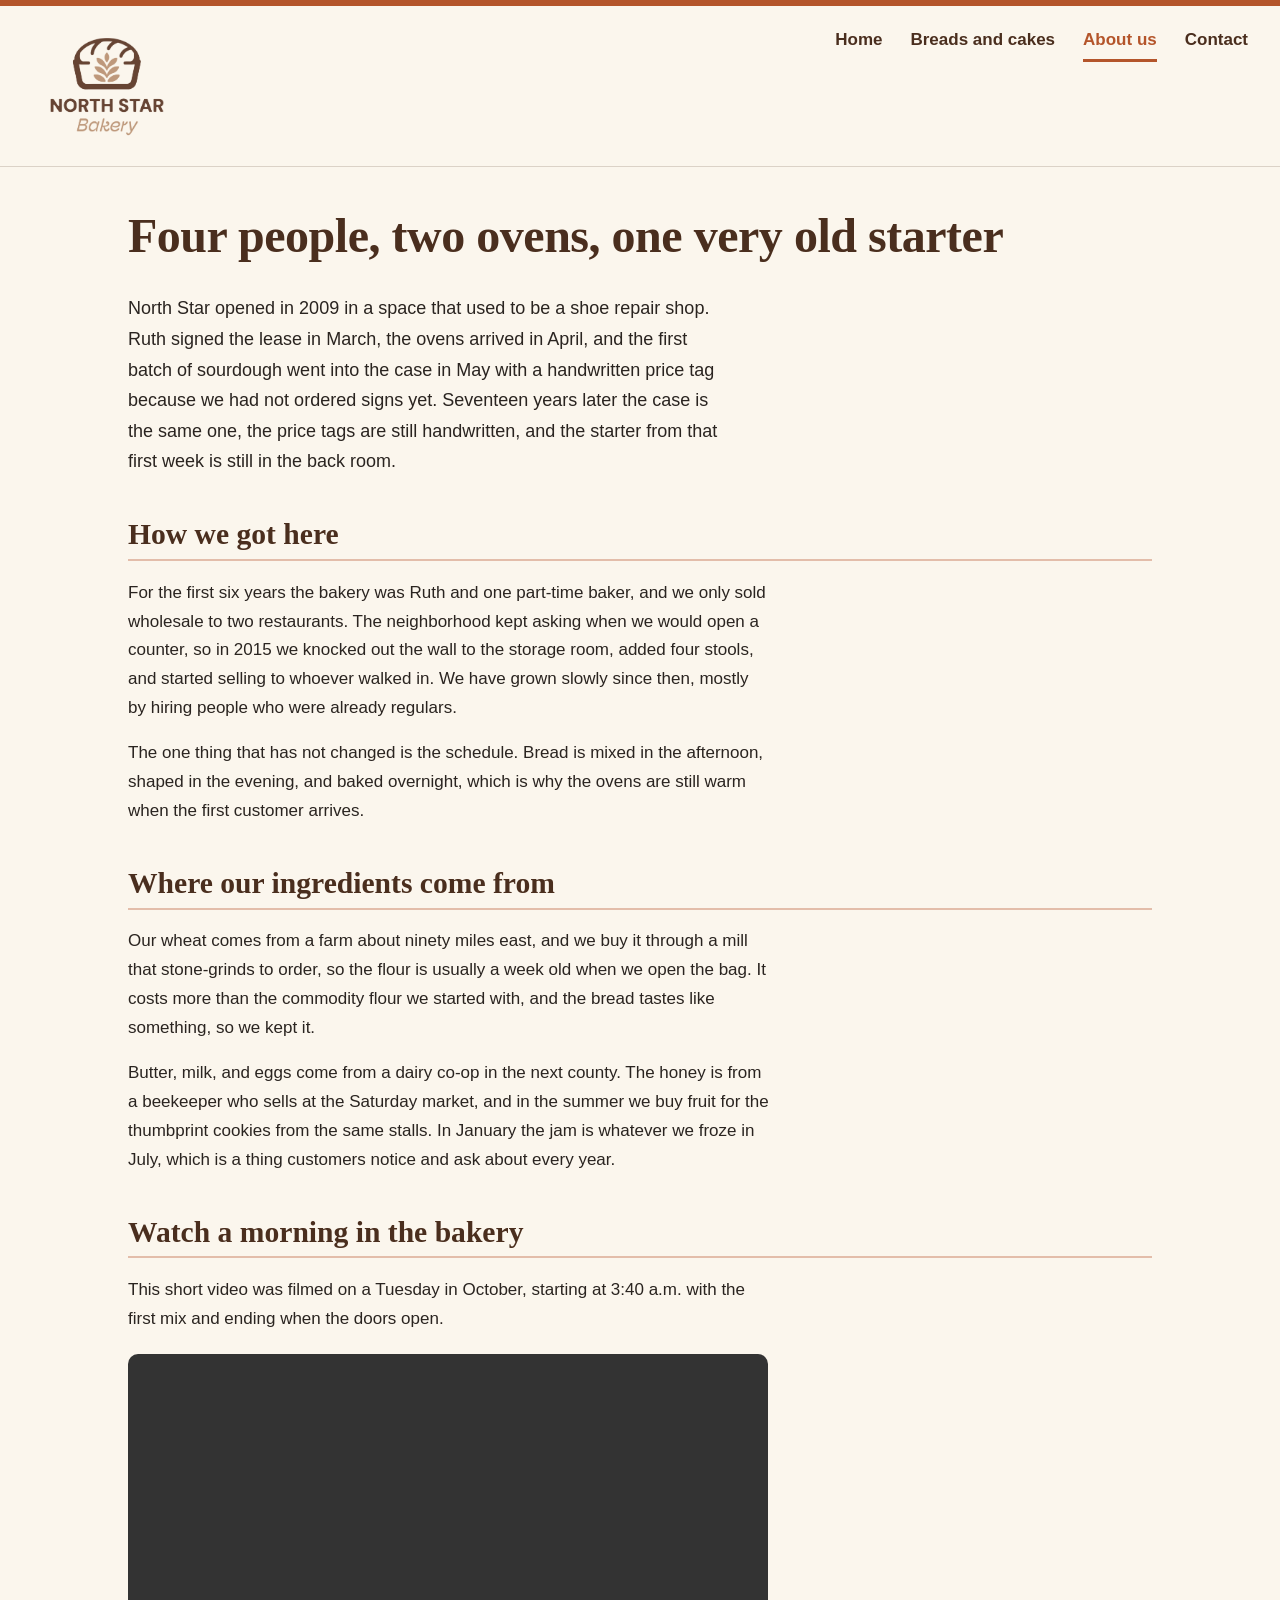
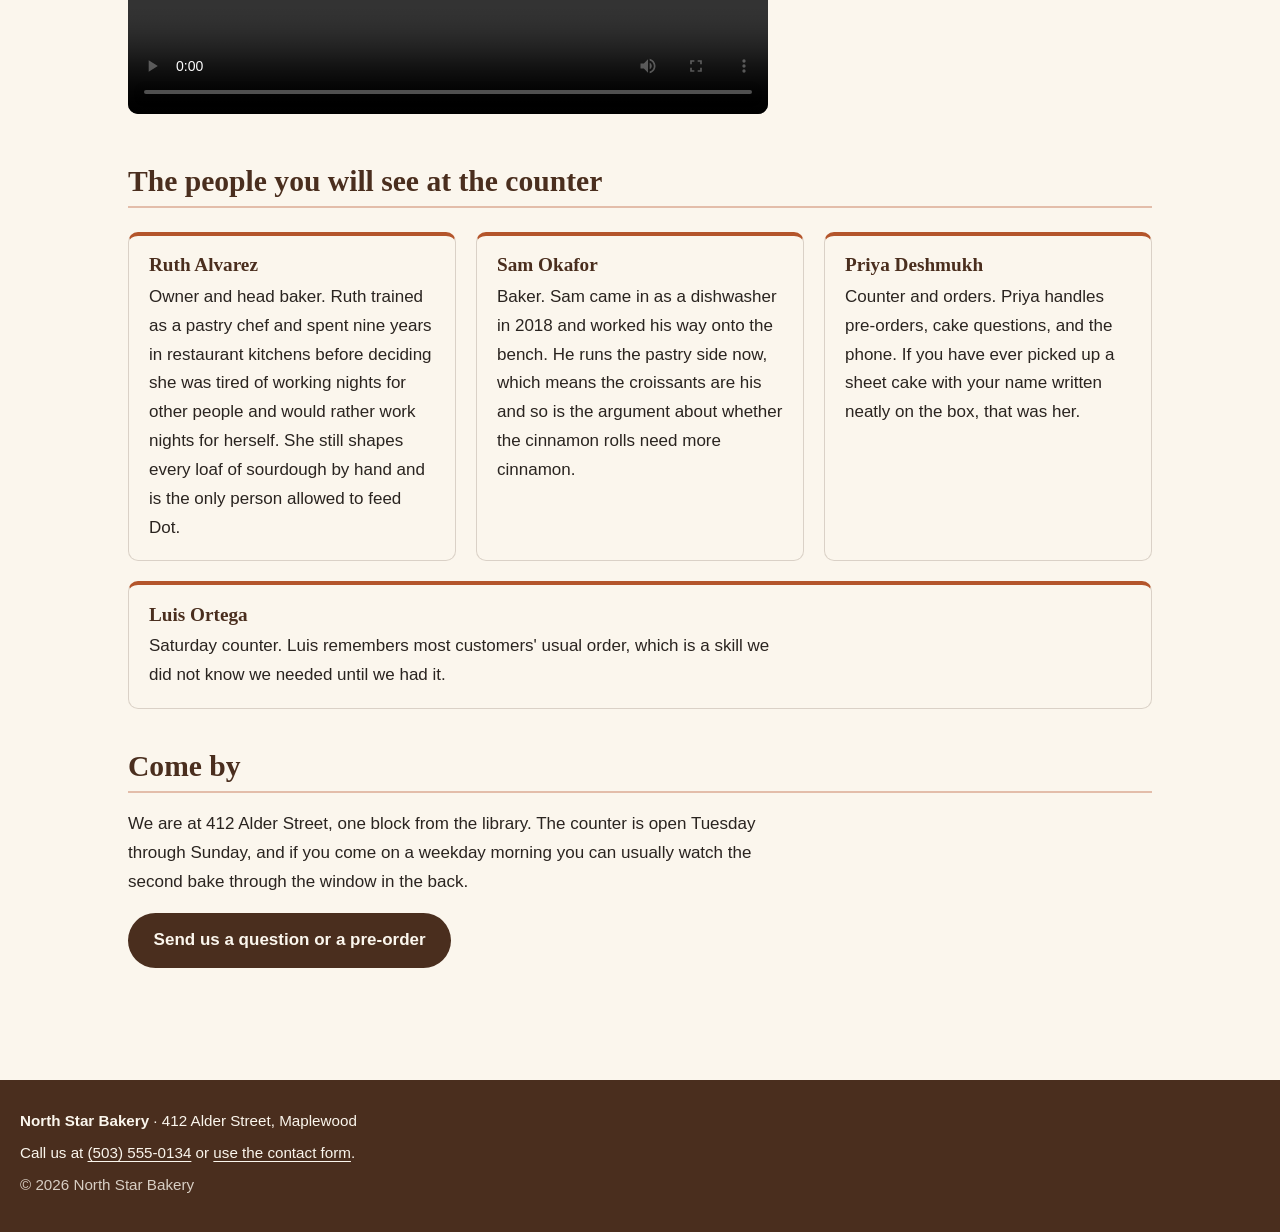
==== about.html @ bda2e9d9 "Add files via upload" ====
<!DOCTYPE html>
<html lang="en">
<head>
  <meta charset="utf-8">
  <meta name="viewport" content="width=device-width, initial-scale=1">
  <title>About the Bakery | North Star Bakery</title>
  <meta name="description"
    content="The story of North Star Bakery, where our flour comes from, and the four
      people who bake, shape, and sell everything in the case.">
  <link rel="stylesheet" href="styles.css">
</head>
<body>
  <a class="skip-link" href="#main">Skip to main content</a>

  <header class="site-header">
    <a class="brand" href="index.html">
      <img src="bakery-logo_c.png" width="160" height="137"
        alt="North Star Bakery logo: a loaf in a bread basket with wheat in the middle">
    </a>
    <nav class="site-nav" aria-label="Main navigation">
      <ul>
        <li><a href="index.html">Home</a></li>
        <li><a href="products.html">Breads and cakes</a></li>
        <li><a href="about.html" aria-current="page">About us</a></li>
        <li><a href="contact.html">Contact</a></li>
      </ul>
    </nav>
  </header>

  <main id="main" class="page">
    <h1>Four people, two ovens, one very old starter</h1>
    <p class="lead">North Star opened in 2009 in a space that used to be a shoe repair
      shop. Ruth signed the lease in March, the ovens arrived in April, and the first
      batch of sourdough went into the case in May with a handwritten price tag because
      we had not ordered signs yet. Seventeen years later the case is the same one, the
      price tags are still handwritten, and the starter from that first week is still in
      the back room.</p>

    <h2>How we got here</h2>
    <p>For the first six years the bakery was Ruth and one part-time baker, and we only
      sold wholesale to two restaurants. The neighborhood kept asking when we would open
      a counter, so in 2015 we knocked out the wall to the storage room, added four
      stools, and started selling to whoever walked in. We have grown slowly since then,
      mostly by hiring people who were already regulars.</p>
    <p>The one thing that has not changed is the schedule. Bread is mixed in the
      afternoon, shaped in the evening, and baked overnight, which is why the ovens are
      still warm when the first customer arrives.</p>

    <h2>Where our ingredients come from</h2>
    <p>Our wheat comes from a farm about ninety miles east, and we buy it through a mill
      that stone-grinds to order, so the flour is usually a week old when we open the bag.
      It costs more than the commodity flour we started with, and the bread tastes like
      something, so we kept it.</p>
    <p>Butter, milk, and eggs come from a dairy co-op in the next county. The honey is
      from a beekeeper who sells at the Saturday market, and in the summer we buy fruit
      for the thumbprint cookies from the same stalls. In January the jam is whatever we
      froze in July, which is a thing customers notice and ask about every year.</p>

    <h2>Watch a morning in the bakery</h2>
    <p>This short video was filmed on a Tuesday in October, starting at 3:40 a.m. with the
      first mix and ending when the doors open.</p>
    <div class="media">
      <video controls width="640" height="360" src="bakery-behind-scenes_c.mp4">
        <p>Your browser cannot play this video. You can
          <a href="bakery-behind-scenes_c.mp4">download the behind-the-scenes video</a>
          and watch it in a video player.</p>
      </video>
    </div>

    <h2>The people you will see at the counter</h2>
    <div class="card-grid">
      <article class="card">
        <h3>Ruth Alvarez</h3>
        <p>Owner and head baker. Ruth trained as a pastry chef and spent nine years in
          restaurant kitchens before deciding she was tired of working nights for other
          people and would rather work nights for herself. She still shapes every loaf of
          sourdough by hand and is the only person allowed to feed Dot.</p>
      </article>
      <article class="card">
        <h3>Sam Okafor</h3>
        <p>Baker. Sam came in as a dishwasher in 2018 and worked his way onto the bench.
          He runs the pastry side now, which means the croissants are his and so is the
          argument about whether the cinnamon rolls need more cinnamon.</p>
      </article>
      <article class="card">
        <h3>Priya Deshmukh</h3>
        <p>Counter and orders. Priya handles pre-orders, cake questions, and the phone. If
          you have ever picked up a sheet cake with your name written neatly on the box,
          that was her.</p>
      </article>
      <article class="card">
        <h3>Luis Ortega</h3>
        <p>Saturday counter. Luis remembers most customers' usual order, which is a skill
          we did not know we needed until we had it.</p>
      </article>
    </div>

    <h2>Come by</h2>
    <p>We are at 412 Alder Street, one block from the library. The counter is open
      Tuesday through Sunday, and if you come on a weekday morning you can usually watch
      the second bake through the window in the back.</p>
    <p><a class="button" href="contact.html">Send us a question or a pre-order</a></p>
  </main>

  <footer class="site-footer">
    <p><strong>North Star Bakery</strong> &middot; 412 Alder Street, Maplewood</p>
    <p>Call us at <a href="tel:+15035550134">(503) 555-0134</a> or
      <a href="contact.html">use the contact form</a>.</p>
    <p class="copyright">&copy; 2026 North Star Bakery</p>
  </footer>
</body>
</html>
---- styles.css ----
/* fonts are stored locally so the site renders the same offline */
@font-face {
  font-family: 'Fraunces';
  font-style: normal;
  font-weight: 600;
  font-display: swap;
  src: url(fonts/fraunces-600.woff2) format('woff2');
}
@font-face {
  font-family: 'Karla';
  font-style: normal;
  font-weight: 400;
  font-display: swap;
  src: url(fonts/karla-400.woff2) format('woff2');
}
@font-face {
  font-family: 'Karla';
  font-style: normal;
  font-weight: 700;
  font-display: swap;
  src: url(fonts/karla-700.woff2) format('woff2');
}

/* ---------- design tokens: four colors, two typefaces ---------- */
:root {
  --cream: #FBF6ED;
  --brown: #4A2E1E;
  --terracotta: #B4552B;
  --charcoal: #2A2420;

  --page-width: 68rem;
  --gap: 1.25rem;
  --radius: 10px;
  --edge: 1px solid rgba(74, 46, 30, 0.18);
}

/* ---------- base ---------- */
*,
*::before,
*::after {
  box-sizing: border-box;
}

body {
  margin: 0;
  background-color: var(--cream);
  color: var(--charcoal);
  font-family: "Karla", "Segoe UI", Helvetica, Arial, sans-serif;
  font-size: 1.0625rem;
  line-height: 1.7;
}

h1,
h2,
h3 {
  margin: 0 0 0.6em;
  color: var(--brown);
  font-family: "Fraunces", Georgia, "Times New Roman", serif;
  font-weight: 600;
  line-height: 1.2;
}

h1 {
  font-size: clamp(2rem, 6vw, 3rem);
  letter-spacing: -0.01em;
}

h2 {
  margin-top: 2.5rem;
  padding-bottom: 0.4rem;
  border-bottom: 2px solid rgba(180, 85, 43, 0.35);
  font-size: clamp(1.4rem, 3.5vw, 1.85rem);
}

h3 {
  font-size: 1.2rem;
}

p {
  margin: 0 0 1rem;
  max-width: 68ch;
}

a {
  color: var(--terracotta);
  text-decoration-thickness: 1px;
  text-underline-offset: 3px;
}

a:hover {
  color: var(--brown);
}

img {
  display: block;
  max-width: 100%;
  height: auto;
}

:focus-visible {
  outline: 3px solid var(--terracotta);
  outline-offset: 2px;
}

.skip-link {
  position: absolute;
  left: -999rem;
  z-index: 20;
  padding: 0.7rem 1.1rem;
  background-color: var(--brown);
  color: var(--cream);
  font-weight: 700;
  text-decoration: none;
}

.skip-link:focus {
  left: 1rem;
  top: 1rem;
  color: var(--cream);
}

/* ---------- header and navigation ---------- */
.site-header {
  display: flex;
  flex-direction: column;
  align-items: flex-start;
  gap: 0.5rem;
  padding: 1rem 1.25rem 0.75rem;
  border-top: 6px solid var(--terracotta);
  border-bottom: var(--edge);
}

.brand img {
  width: 132px;
  /* the logo file has a white square behind it; multiply drops that square
     into the cream page instead of showing a pasted-on white block */
  mix-blend-mode: multiply;
}

.site-nav {
  align-self: stretch;
}

.site-nav ul {
  display: flex;
  flex-direction: column;
  margin: 0;
  padding: 0;
  list-style: none;
}

.site-nav a {
  display: block;
  padding: 0.5rem 0;
  border-bottom: 1px solid rgba(74, 46, 30, 0.12);
  color: var(--brown);
  font-weight: 700;
  text-decoration: none;
}

.site-nav a:hover {
  color: var(--terracotta);
}

.site-nav a[aria-current="page"] {
  color: var(--terracotta);
}

/* ---------- page frame ---------- */
.page {
  width: 100%;
  max-width: var(--page-width);
  margin: 0 auto;
  padding: 1.75rem 1.25rem 3rem;
}

.lead {
  font-size: 1.125rem;
  max-width: 60ch;
}

.eyebrow {
  margin-bottom: 0.35rem;
  color: var(--terracotta);
  font-size: 0.8rem;
  font-weight: 700;
  letter-spacing: 0.12em;
  text-transform: uppercase;
}

/* ---------- hero ---------- */
.hero {
  display: flex;
  flex-direction: column;
  gap: 1.5rem;
  padding-bottom: 2rem;
  border-bottom: var(--edge);
}

.hero img {
  border-radius: var(--radius);
}

.button {
  display: inline-block;
  padding: 0.8rem 1.6rem;
  border-radius: 999px;
  background-color: var(--brown);
  color: var(--cream);
  font-weight: 700;
  text-decoration: none;
}

.button:hover {
  background-color: var(--terracotta);
  color: var(--cream);
}

/* ---------- cards ---------- */
.card-grid {
  display: flex;
  flex-wrap: wrap;
  gap: var(--gap);
  margin: 1.5rem 0;
}

.card {
  flex: 1 1 17rem;
  padding: 1.1rem 1.25rem;
  border: var(--edge);
  border-top: 4px solid var(--terracotta);
  border-radius: var(--radius);
}

.card h3 {
  margin-bottom: 0.4rem;
}

.card p:last-child {
  margin-bottom: 0;
}

/* ---------- feature rows (image beside text) ---------- */
.feature {
  display: flex;
  flex-direction: column;
  gap: 1.25rem;
  margin: 2rem 0;
}

.feature img {
  border-radius: var(--radius);
}

.feature .price-list {
  margin-bottom: 0;
}

/* ---------- media ---------- */
.media {
  max-width: 40rem;
  margin: 1.25rem 0 2rem;
}

audio,
video {
  width: 100%;
  border-radius: var(--radius);
}

/* ---------- lists and tables ---------- */
main ul,
main ol {
  margin: 0 0 1.25rem;
  padding-left: 1.15rem;
}

main li {
  margin-bottom: 0.4rem;
}

.hours {
  padding-left: 1.15rem;
}

.table-scroll {
  overflow-x: auto;
  margin: 1.25rem 0 2rem;
  border: var(--edge);
  border-radius: var(--radius);
}

table {
  width: 100%;
  border-collapse: collapse;
  font-size: 0.98rem;
}

caption {
  padding: 0.7rem 1rem;
  background-color: var(--brown);
  color: var(--cream);
  font-weight: 700;
  text-align: left;
}

th,
td {
  padding: 0.7rem 1rem;
  border-bottom: 1px solid rgba(74, 46, 30, 0.14);
  text-align: left;
  vertical-align: top;
}

thead th {
  background-color: rgba(74, 46, 30, 0.07);
  color: var(--brown);
}

tbody th {
  color: var(--brown);
}

tbody tr:last-child th,
tbody tr:last-child td {
  border-bottom: 0;
}

figure {
  margin: 2rem 0;
}

figcaption {
  margin-top: 0.6rem;
  color: var(--brown);
  font-size: 0.95rem;
}

/* ---------- forms ---------- */
form {
  margin-top: 1.5rem;
}

fieldset {
  margin: 0 0 1.5rem;
  padding: 1.1rem 1.15rem 0.5rem;
  border: var(--edge);
  border-radius: var(--radius);
}

legend {
  padding: 0 0.5rem;
  color: var(--brown);
  font-family: "Fraunces", Georgia, serif;
  font-size: 1.15rem;
  font-weight: 600;
}

.field {
  margin-bottom: 1.1rem;
}

label {
  display: block;
  margin-bottom: 0.35rem;
  color: var(--brown);
  font-weight: 700;
}

input,
select,
textarea {
  width: 100%;
  padding: 0.65rem 0.75rem;
  border: 1.5px solid rgba(74, 46, 30, 0.35);
  border-radius: 8px;
  background-color: var(--cream);
  color: var(--charcoal);
  font-family: inherit;
  font-size: 1rem;
}

input[type="checkbox"] {
  width: 1.15rem;
  height: 1.15rem;
  padding: 0;
  accent-color: var(--terracotta);
}

.check {
  display: flex;
  align-items: flex-start;
  gap: 0.6rem;
  margin-bottom: 1rem;
}

.check label {
  margin-bottom: 0;
  font-weight: 400;
}

.hint {
  display: block;
  margin-top: 0.3rem;
  color: var(--charcoal);
  font-size: 0.9rem;
  opacity: 0.85;
}

.field-row {
  display: flex;
  flex-wrap: wrap;
  gap: 0 1rem;
}

.field-row .field {
  flex: 1 1 13rem;
}

button {
  padding: 0.85rem 1.8rem;
  border: 0;
  border-radius: 999px;
  background-color: var(--brown);
  color: var(--cream);
  font-family: inherit;
  font-size: 1rem;
  font-weight: 700;
  cursor: pointer;
}

button:hover {
  background-color: var(--terracotta);
}

/* ---------- footer ---------- */
.site-footer {
  margin-top: 2rem;
  padding: 1.75rem 1.25rem;
  background-color: var(--brown);
  color: var(--cream);
}

.site-footer p {
  margin: 0 0 0.4rem;
  font-size: 0.95rem;
}

.site-footer a {
  color: var(--cream);
}

.copyright {
  opacity: 0.8;
  font-size: 0.85rem;
}

/* ---------- tablet: navigation becomes a row ---------- */
@media (min-width: 48em) {
  .site-header {
    flex-direction: row;
    align-items: center;
    justify-content: space-between;
    padding: 1rem 2rem;
  }

  .brand img {
    width: 150px;
  }

  .site-nav {
  align-self: stretch;
}

.site-nav ul {
    flex-direction: row;
    gap: 1.75rem;
  }

  .site-nav a {
    padding: 0.25rem 0;
    border-bottom: 3px solid transparent;
  }

  .site-nav a:hover,
  .site-nav a[aria-current="page"] {
    border-bottom-color: var(--terracotta);
  }

  .page {
    padding: 2.5rem 2rem 4rem;
  }

  .info-grid {
    display: flex;
    gap: 3rem;
  }

  .info-grid > * {
    flex: 1 1 0;
  }
}

/* ---------- desktop: side by side rows ---------- */
@media (min-width: 60em) {
  .hero {
    flex-direction: row;
    align-items: center;
    gap: 3rem;
  }

  .hero-text {
    flex: 1 1 52%;
  }

  .hero-media {
    flex: 1 1 48%;
  }

  .feature {
    flex-direction: row;
    align-items: flex-start;
    gap: 2.5rem;
  }

  .feature-media {
    flex: 0 0 44%;
  }

  .feature-text {
    flex: 1 1 56%;
  }

  .feature--flip .feature-media {
    order: 2;
  }

  .feature h2 {
    margin-top: 0;
  }

  .split {
    display: flex;
    align-items: flex-start;
    gap: 3rem;
  }

  .split-main {
    flex: 1 1 58%;
  }

  .split-aside {
    flex: 1 1 34%;
    padding: 1.25rem 1.5rem;
    border: var(--edge);
    border-radius: var(--radius);
  }

  .split-aside h2 {
    margin-top: 0;
  }
}
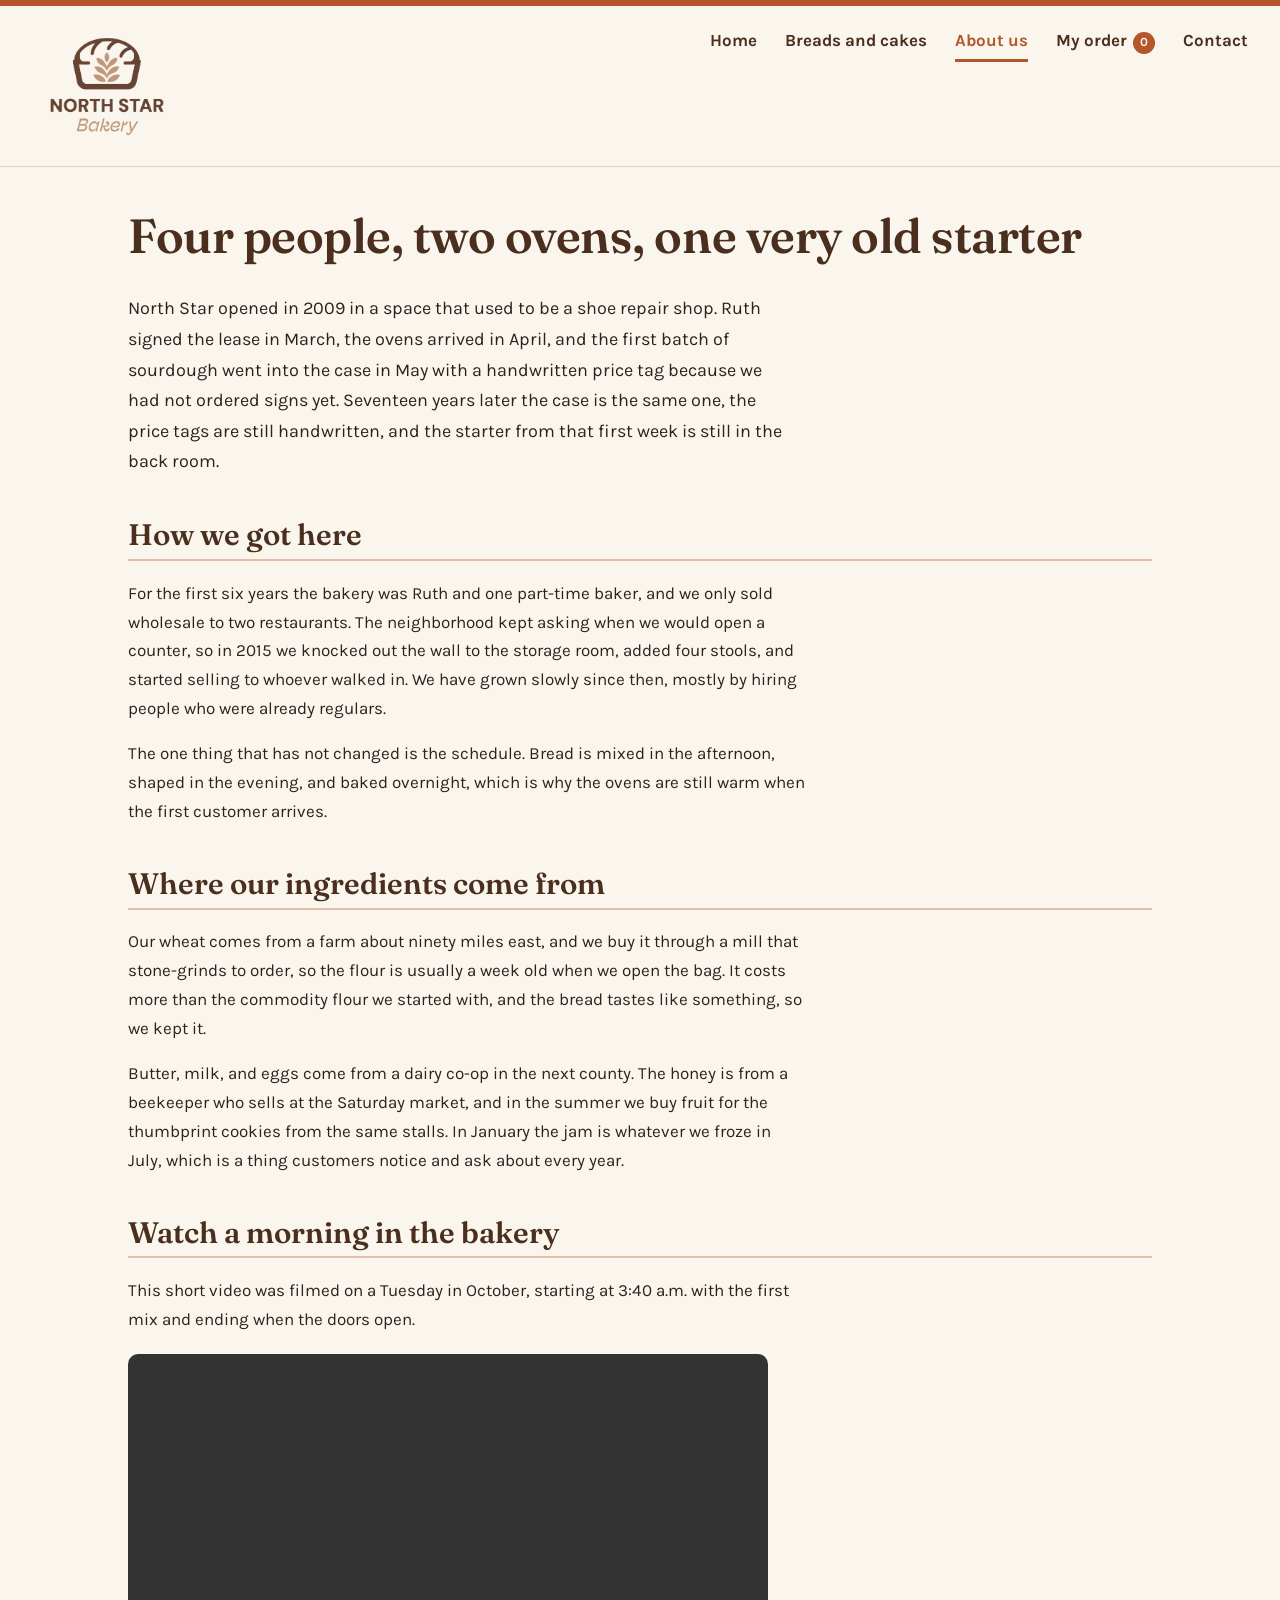
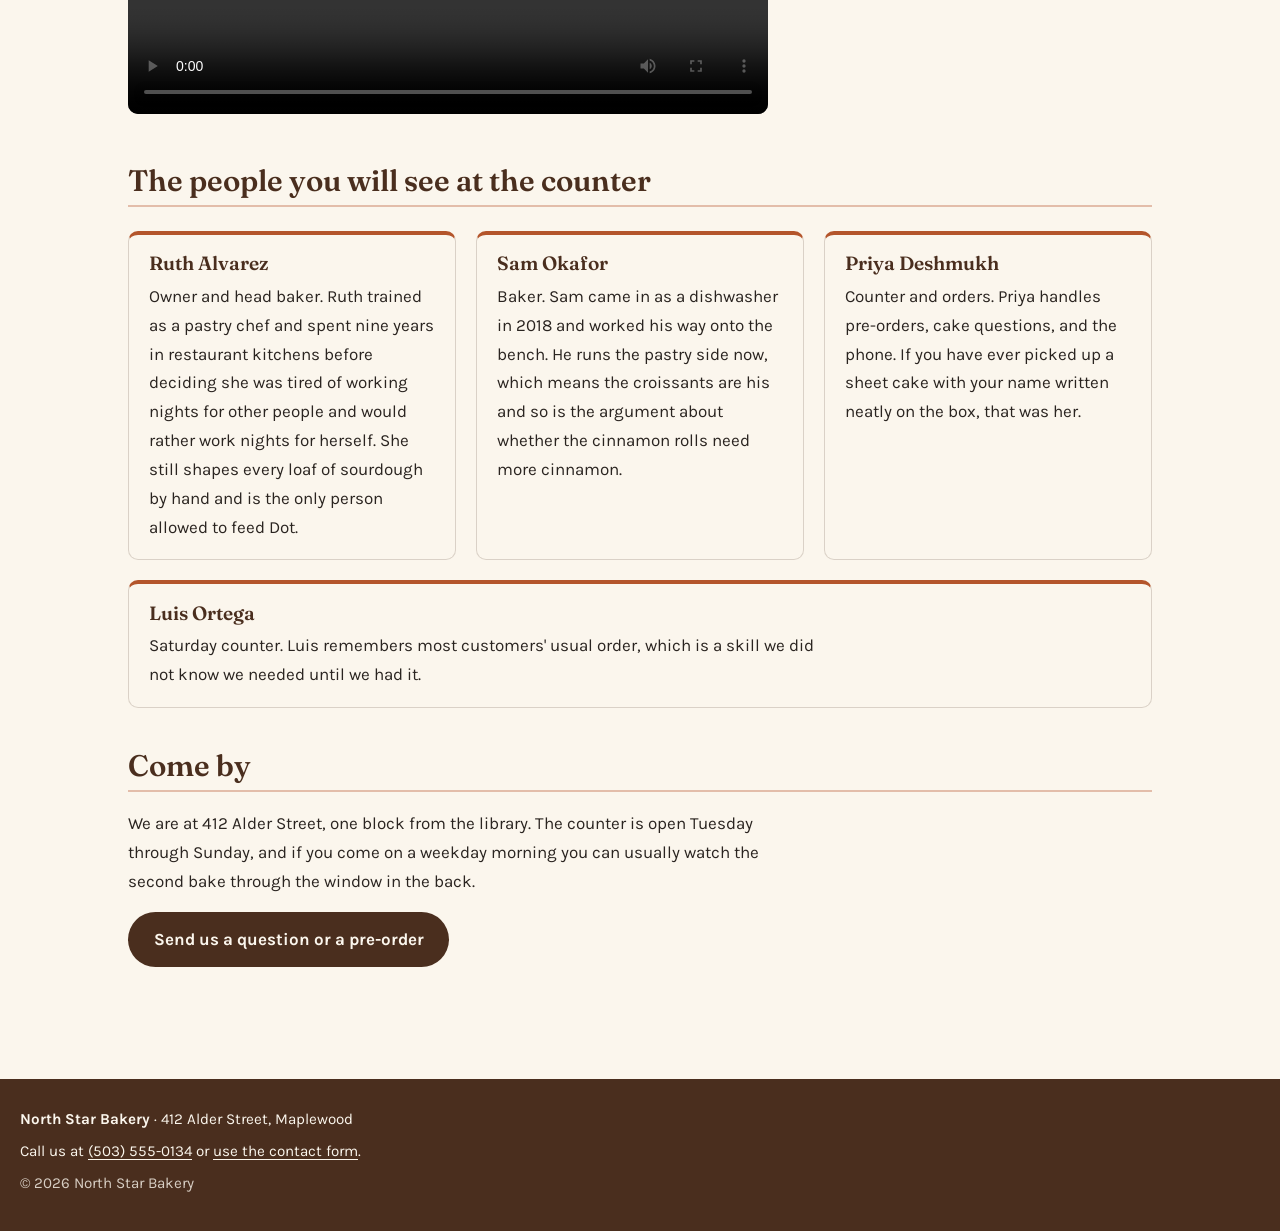
==== commit fffb390e: "Add files via upload" ====
--- a/about.html
+++ b/about.html
@@ -22,6 +22,8 @@
         <li><a href="index.html">Home</a></li>
         <li><a href="products.html">Breads and cakes</a></li>
         <li><a href="about.html" aria-current="page">About us</a></li>
+        <li><a href="products.html#order">My order
+          <span class="order-badge" id="order-count" hidden>0</span></a></li>
         <li><a href="contact.html">Contact</a></li>
       </ul>
     </nav>
@@ -108,5 +110,6 @@
       <a href="contact.html">use the contact form</a>.</p>
     <p class="copyright">&copy; 2026 North Star Bakery</p>
   </footer>
+<script src="app.js"></script>
 </body>
 </html>
--- a/styles.css
+++ b/styles.css
@@ -4,21 +4,21 @@
   font-style: normal;
   font-weight: 600;
   font-display: swap;
-  src: url(fonts/fraunces-600.woff2) format('woff2');
+  src: url(fraunces-600.woff2) format('woff2');
 }
 @font-face {
   font-family: 'Karla';
   font-style: normal;
   font-weight: 400;
   font-display: swap;
-  src: url(fonts/karla-400.woff2) format('woff2');
+  src: url(karla-400.woff2) format('woff2');
 }
 @font-face {
   font-family: 'Karla';
   font-style: normal;
   font-weight: 700;
   font-display: swap;
-  src: url(fonts/karla-700.woff2) format('woff2');
+  src: url(karla-700.woff2) format('woff2');
 }
 
 /* ---------- design tokens: four colors, two typefaces ---------- */
@@ -560,3 +560,292 @@
     margin-top: 0;
   }
 }
+
+/* ---------- order badge in the navigation ---------- */
+.order-badge {
+  display: inline-block;
+  min-width: 1.35rem;
+  margin-left: 0.15rem;
+  padding: 0 0.35rem;
+  border-radius: 999px;
+  background-color: var(--terracotta);
+  color: var(--cream);
+  font-size: 0.78rem;
+  font-weight: 700;
+  line-height: 1.35rem;
+  text-align: center;
+}
+
+/* ---------- order builder (products.html) ---------- */
+.order-builder {
+  margin: 3rem 0 1rem;
+  padding: 1.5rem 1.25rem;
+  border: var(--edge);
+  border-radius: var(--radius);
+  background-color: rgba(74, 46, 30, 0.04);
+}
+
+.order-builder h2 {
+  margin-top: 0;
+}
+
+.order-layout {
+  display: flex;
+  flex-direction: column;
+  gap: 1.5rem;
+  margin-top: 1.5rem;
+}
+
+.filter-row {
+  display: flex;
+  flex-wrap: wrap;
+  gap: 0.5rem;
+  margin-bottom: 1.25rem;
+}
+
+.filter-button {
+  padding: 0.45rem 1rem;
+  border: 1.5px solid rgba(74, 46, 30, 0.35);
+  border-radius: 999px;
+  background-color: var(--cream);
+  color: var(--brown);
+  font-size: 0.95rem;
+  font-weight: 700;
+}
+
+.filter-button:hover {
+  border-color: var(--terracotta);
+}
+
+.filter-button[aria-pressed="true"] {
+  border-color: var(--brown);
+  background-color: var(--brown);
+  color: var(--cream);
+}
+
+.order-grid {
+  display: flex;
+  flex-wrap: wrap;
+  gap: 0.85rem;
+}
+
+.product-card {
+  display: flex;
+  flex: 1 1 14rem;
+  flex-direction: column;
+  align-items: flex-start;
+  padding: 0.9rem 1rem 1rem;
+  border: var(--edge);
+  border-radius: var(--radius);
+  background-color: var(--cream);
+}
+
+.product-category {
+  margin: 0 0 0.2rem;
+  color: var(--terracotta);
+  font-size: 0.72rem;
+  font-weight: 700;
+  letter-spacing: 0.1em;
+  text-transform: uppercase;
+}
+
+.product-card h3 {
+  margin: 0 0 0.25rem;
+  font-size: 1.05rem;
+}
+
+.product-note {
+  margin: 0 0 0.5rem;
+  font-size: 0.9rem;
+  line-height: 1.45;
+}
+
+.product-price {
+  margin: auto 0 0.6rem;
+  color: var(--brown);
+  font-weight: 700;
+}
+
+.add-button {
+  width: 100%;
+  padding: 0.55rem 1rem;
+  font-size: 0.95rem;
+}
+
+/* ---------- saved order panel ---------- */
+.order-panel {
+  padding: 1.1rem 1.15rem 1.25rem;
+  border: 2px solid var(--brown);
+  border-radius: var(--radius);
+  background-color: var(--cream);
+}
+
+.order-panel h3 {
+  margin: 0 0 0.6rem;
+}
+
+.order-lines {
+  margin: 0 0 0.75rem;
+  padding: 0;
+  list-style: none;
+}
+
+.order-line {
+  display: flex;
+  flex-wrap: wrap;
+  align-items: center;
+  gap: 0.25rem 0.6rem;
+  padding: 0.5rem 0;
+  border-bottom: 1px solid rgba(74, 46, 30, 0.14);
+  font-size: 0.95rem;
+}
+
+.order-line-text {
+  flex: 1 1 8rem;
+  font-weight: 700;
+  color: var(--brown);
+}
+
+.order-line-price {
+  font-variant-numeric: tabular-nums;
+}
+
+.order-controls {
+  display: flex;
+  align-items: center;
+  gap: 0.35rem;
+}
+
+.qty-button {
+  width: 1.9rem;
+  height: 1.9rem;
+  padding: 0;
+  border: 1.5px solid rgba(74, 46, 30, 0.35);
+  border-radius: 6px;
+  background-color: var(--cream);
+  color: var(--brown);
+  font-size: 1rem;
+  line-height: 1;
+}
+
+.qty-button:hover {
+  border-color: var(--terracotta);
+  background-color: var(--cream);
+}
+
+.remove-button {
+  padding: 0.15rem 0.4rem;
+  border: 0;
+  background: none;
+  color: var(--terracotta);
+  font-size: 0.82rem;
+  font-weight: 700;
+  text-decoration: underline;
+}
+
+.remove-button:hover {
+  background: none;
+  color: var(--brown);
+}
+
+.order-empty {
+  margin: 0;
+  padding: 0.5rem 0;
+  font-size: 0.95rem;
+}
+
+.order-summary {
+  margin: 0 0 0.9rem;
+  padding-top: 0.6rem;
+  border-top: 2px solid rgba(74, 46, 30, 0.2);
+  color: var(--brown);
+  font-weight: 700;
+}
+
+.order-actions {
+  display: flex;
+  flex-wrap: wrap;
+  align-items: center;
+  gap: 0.75rem;
+  margin: 0;
+}
+
+.link-button {
+  padding: 0;
+  border: 0;
+  background: none;
+  color: var(--terracotta);
+  font-size: 0.9rem;
+  font-weight: 700;
+  text-decoration: underline;
+}
+
+.link-button:hover {
+  background: none;
+  color: var(--brown);
+}
+
+/* ---------- validation messages and saved-order note ---------- */
+.field-error {
+  margin: 0.35rem 0 0;
+  color: var(--brown);
+  font-size: 0.92rem;
+  font-weight: 700;
+}
+
+.field-error:not(:empty) {
+  padding-left: 0.6rem;
+  border-left: 3px solid var(--terracotta);
+}
+
+input[aria-invalid="true"],
+select[aria-invalid="true"],
+textarea[aria-invalid="true"] {
+  border-color: var(--terracotta);
+  border-width: 2px;
+}
+
+.order-note {
+  margin: 0 0 0.5rem;
+  padding: 0.85rem 1rem;
+  border-left: 4px solid var(--terracotta);
+  border-radius: 6px;
+  background-color: rgba(180, 85, 43, 0.08);
+  font-size: 0.95rem;
+}
+
+.order-note-reset {
+  margin: 0 0 1rem;
+  font-size: 0.9rem;
+}
+
+.form-success {
+  margin: 0 0 1rem;
+  padding: 0.9rem 1.1rem;
+  border: 2px solid var(--brown);
+  border-radius: var(--radius);
+  color: var(--brown);
+  font-weight: 700;
+}
+
+@media (min-width: 60em) {
+  .order-layout {
+    flex-direction: row;
+    align-items: flex-start;
+    gap: 2rem;
+  }
+
+  .order-main {
+    flex: 1 1 62%;
+  }
+
+  .order-panel {
+    flex: 0 0 33%;
+    position: sticky;
+    top: 1.5rem;
+  }
+
+  .order-builder {
+    padding: 2rem;
+  }
+}
